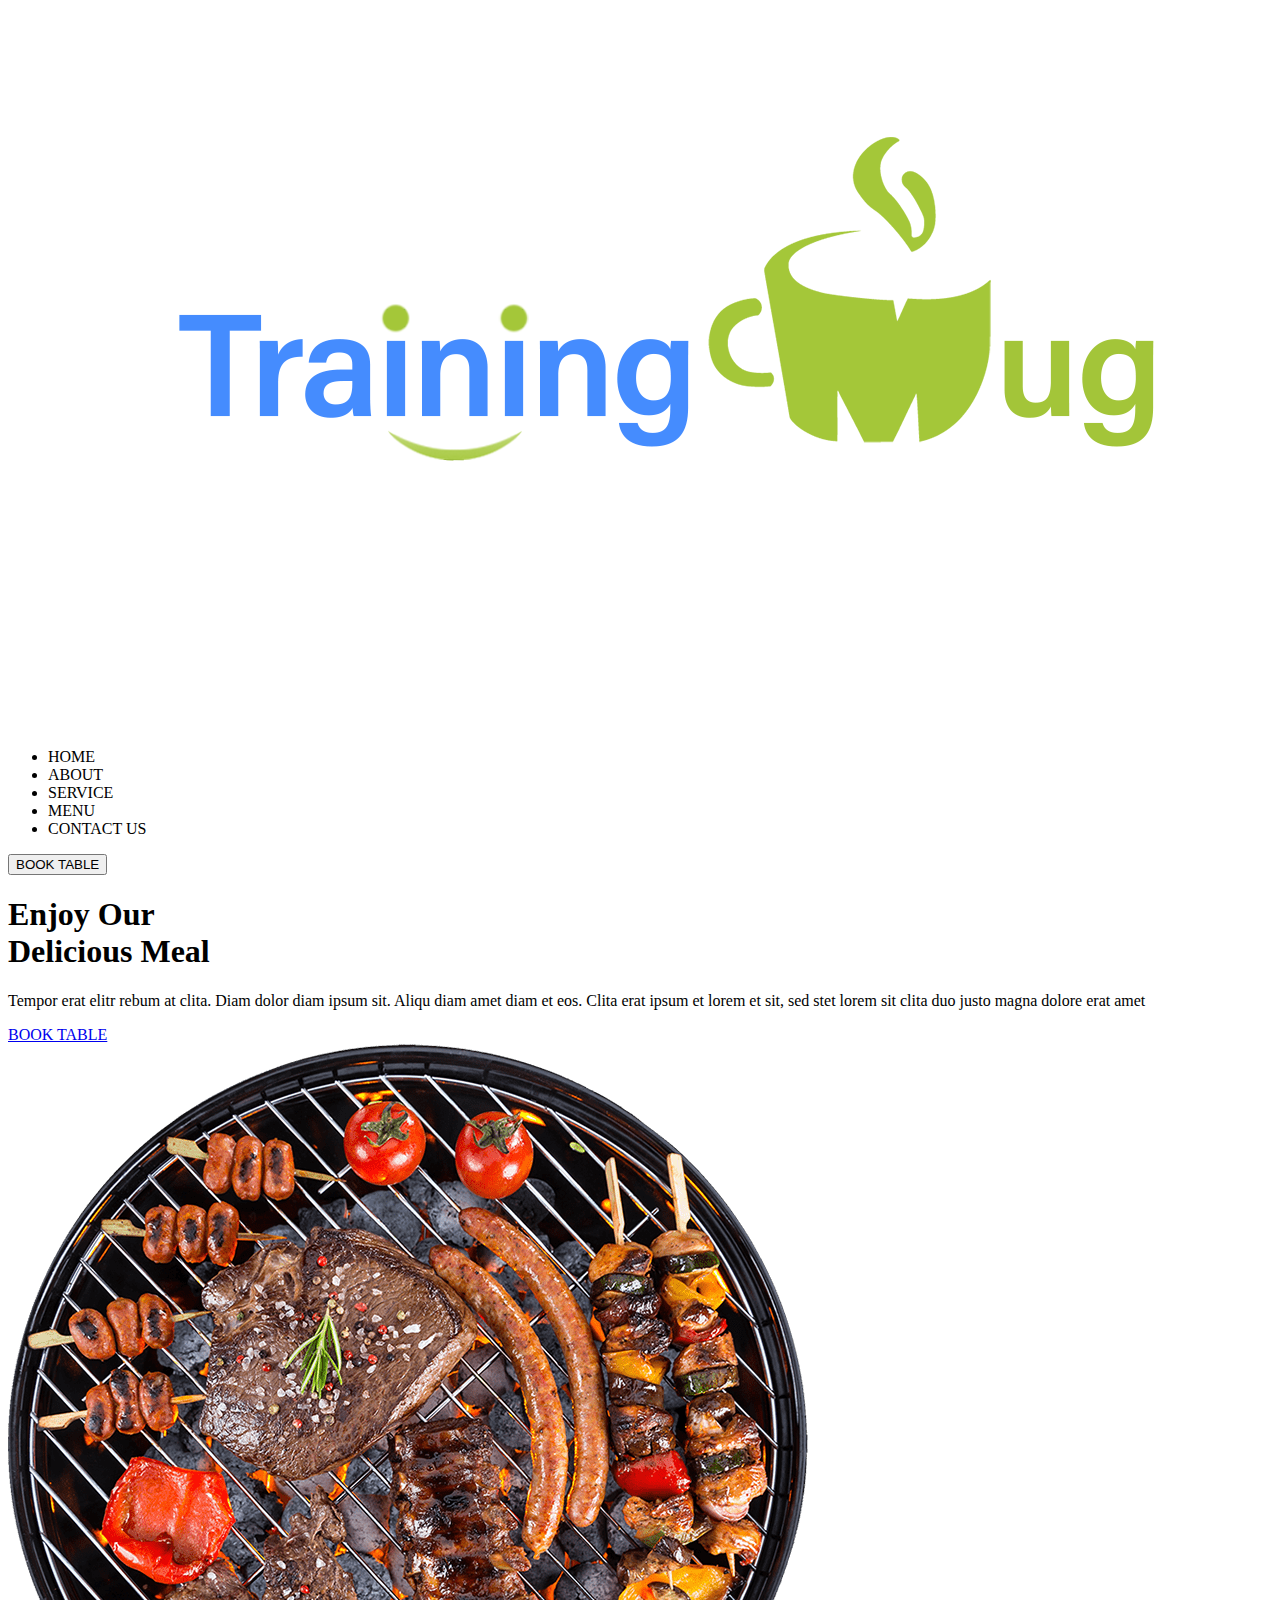
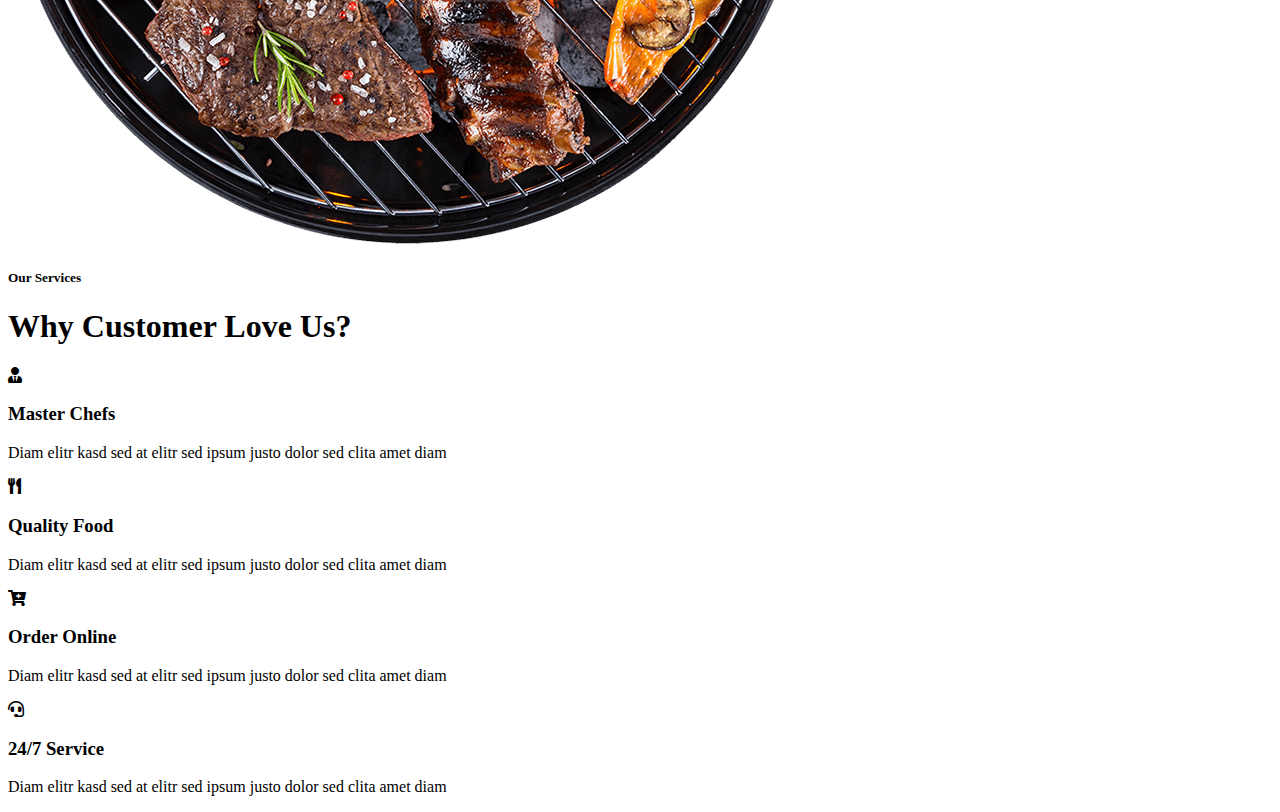
==== frontend-project/index.html @ e2aa9831 "updated and commited" ====
<!DOCTYPE html>
<html lang="en">

<head>
    <meta charset="UTF-8">
    <meta name="viewport" content="width=device-width, initial-scale=1.0">
    <link rel="shortcut icon" href="img/favicon.ico" type="image/x-icon">
    <link rel="stylesheet" href="css/style.css">
    <link
        href="https://fonts.googleapis.com/css2?family=Heebo:wght@400;500;600&family=Nunito:wght@600;700;800&family=Pacifico&display=swap"
        rel="stylesheet">

    <!-- Icon Font Stylesheet -->
    <link href="https://cdnjs.cloudflare.com/ajax/libs/font-awesome/5.10.0/css/all.min.css" rel="stylesheet">
    <link href="https://cdn.jsdelivr.net/npm/bootstrap-icons@1.4.1/font/bootstrap-icons.css" rel="stylesheet">
    <title>Restoran</title>

</head>

<body>
    <div class="container">
        <div class="container-mask">
            <header class="header-section">
                <img src="img/trainingmug-logo.png" alt="" srcset="" class="logo">
                <nav class="nav-bar">
                    <ul>
                        <li class="nav-link active">HOME</li>
                        <li class="nav-link">ABOUT</li>
                        <li class="nav-link">SERVICE</li>
                        <li class="nav-link">MENU</li>
                        <li class="nav-link">CONTACT US</li>
                    </ul>

                </nav>
                <button class="reserve-table-button">BOOK TABLE</button>
            </header>


            <!-- Hero Unit Starts here-->
            <section class="hero-unit-container">
                <section class="hero-unit-highlight-text-container">
                    <h1 class="hero-unit-text">Enjoy Our <br>Delicious Meal</h1>
                    <p class="hero-unit-text-description">Tempor erat elitr rebum at clita. Diam dolor diam ipsum sit.
                        Aliqu
                        diam amet diam et eos. Clita erat ipsum et lorem et
                        sit, sed stet lorem sit clita duo justo magna dolore erat amet</p>
                    <a href="http://" class="book-table-link">BOOK TABLE</a>
                </section>
                <section class="hero-unit-image-container">
                    <img src="img/hero.png" alt="" srcset="">
                </section>
            </section>
        </div>
    </div>

    <!-- Highlights Section-->
    <section class="why-choose-us">
        <h5 class="services-text">Our Services</h5>
        <h1 class="our-services-text">Why Customer Love Us?</h1>
    </section>

    <section class="highlights-section">
        <article class="highlight-card">
            <i class="fa fa-user-tie"></i>
            <h3 class="highlight-title">
                Master Chefs
            </h3>
            <p class="description">Diam elitr kasd sed at elitr sed ipsum justo dolor sed clita amet diam</p>
        </article>
        <article class="highlight-card">
            <i class="fa fa-utensils"></i>
            <h3 class="highlight-title">
                Quality Food
            </h3>
            <p class="description">Diam elitr kasd sed at elitr sed ipsum justo dolor sed clita amet diam</p>
        </article>
        <article class="highlight-card">
            <i class="fa fa-cart-plus"></i>
            <h3 class="highlight-title">
                Order Online
            </h3>
            <p class="description">Diam elitr kasd sed at elitr sed ipsum justo dolor sed clita amet diam</p>
        </article>
        <article class="highlight-card">
            <i class="fa fa-headset"></i>
            <h3 class="highlight-title">
                24/7 Service
            </h3>
            <p class="description">Diam elitr kasd sed at elitr sed ipsum justo dolor sed clita amet diam</p>
        </article>
    </section>

</body>

</html>
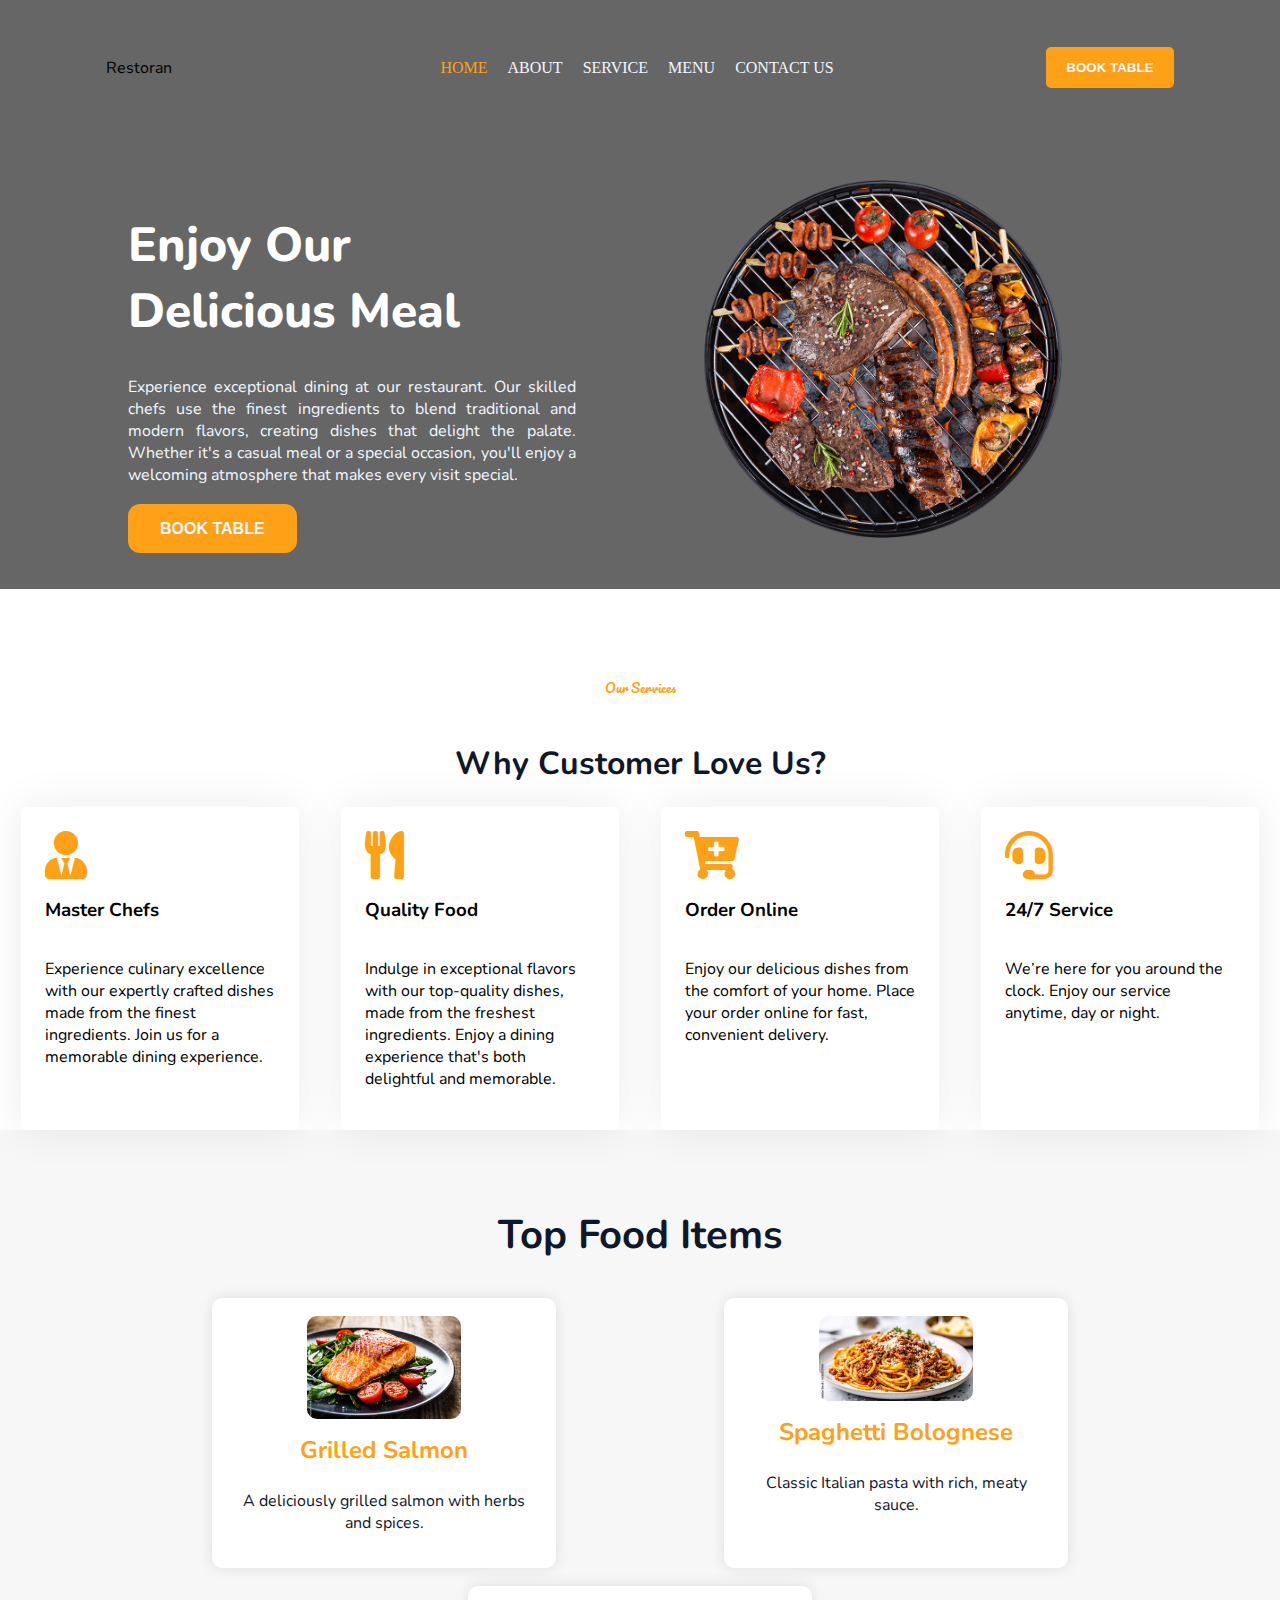
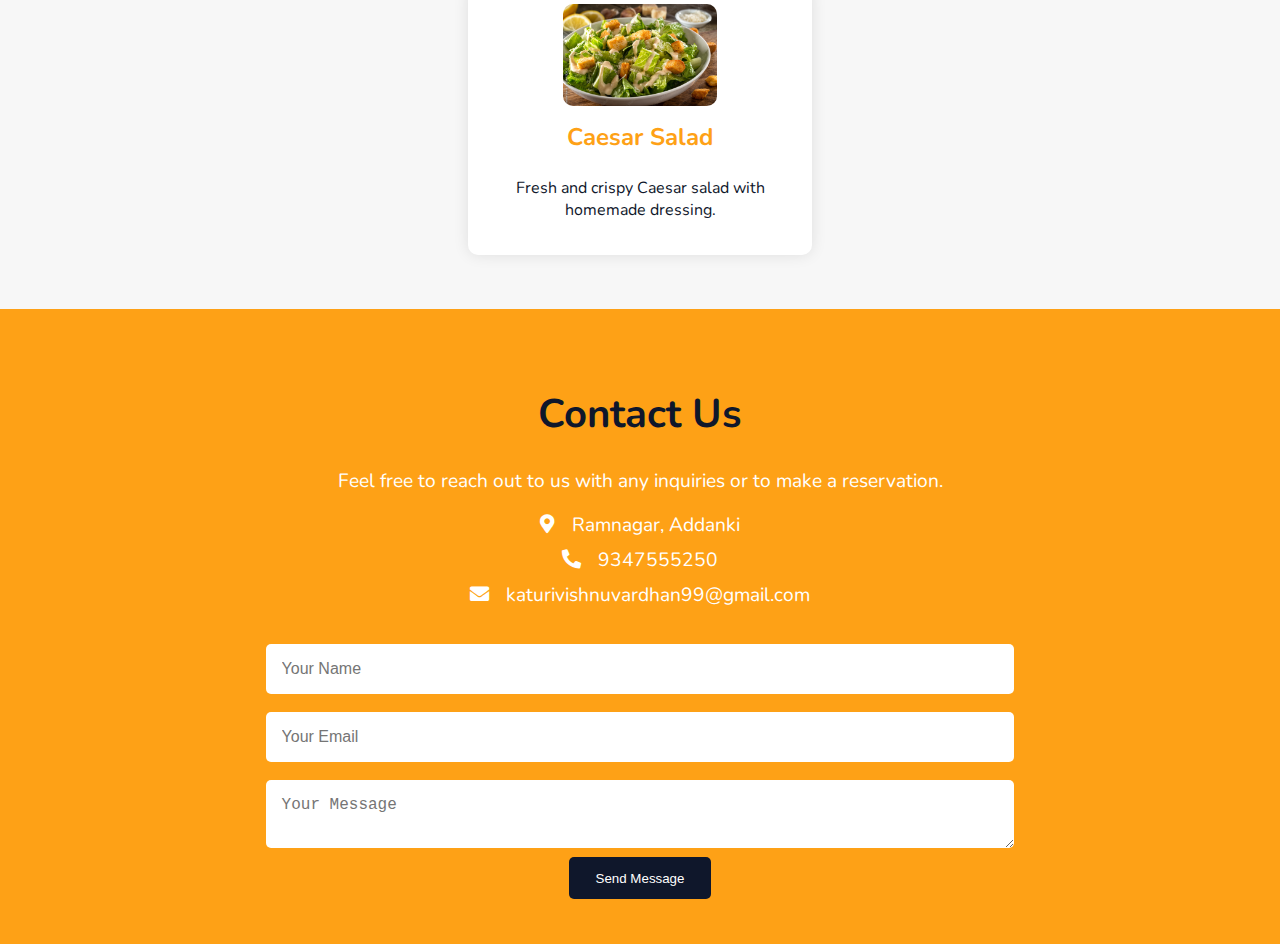
==== commit 5b5b45fc: "Update index.html" ====
--- a/frontend-project/index.html
+++ b/frontend-project/index.html
@@ -4,8 +4,8 @@
 <head>
     <meta charset="UTF-8">
     <meta name="viewport" content="width=device-width, initial-scale=1.0">
-    <link rel="shortcut icon" href="img/favicon.ico" type="image/x-icon">
-    <link rel="stylesheet" href="css/style.css">
+    <link rel="shortcut icon" href="img/imgdownload4.jpeg" type="image/x-icon">
+    <link rel="stylesheet" href="style.css">
     <link
         href="https://fonts.googleapis.com/css2?family=Heebo:wght@400;500;600&family=Nunito:wght@600;700;800&family=Pacifico&display=swap"
         rel="stylesheet">
@@ -21,7 +21,7 @@
     <div class="container">
         <div class="container-mask">
             <header class="header-section">
-                <img src="img/trainingmug-logo.png" alt="" srcset="" class="logo">
+                <div class="restoran-name">Restoran</div>
                 <nav class="nav-bar">
                     <ul>
                         <li class="nav-link active">HOME</li>
@@ -30,7 +30,6 @@
                         <li class="nav-link">MENU</li>
                         <li class="nav-link">CONTACT US</li>
                     </ul>
-
                 </nav>
                 <button class="reserve-table-button">BOOK TABLE</button>
             </header>
@@ -40,10 +39,7 @@
             <section class="hero-unit-container">
                 <section class="hero-unit-highlight-text-container">
                     <h1 class="hero-unit-text">Enjoy Our <br>Delicious Meal</h1>
-                    <p class="hero-unit-text-description">Tempor erat elitr rebum at clita. Diam dolor diam ipsum sit.
-                        Aliqu
-                        diam amet diam et eos. Clita erat ipsum et lorem et
-                        sit, sed stet lorem sit clita duo justo magna dolore erat amet</p>
+                    <p class="hero-unit-text-description">Experience exceptional dining at our restaurant. Our skilled chefs use the finest ingredients to blend traditional and modern flavors, creating dishes that delight the palate. Whether it's a casual meal or a special occasion, you'll enjoy a welcoming atmosphere that makes every visit special.</p>
                     <a href="http://" class="book-table-link">BOOK TABLE</a>
                 </section>
                 <section class="hero-unit-image-container">
@@ -65,31 +61,74 @@
             <h3 class="highlight-title">
                 Master Chefs
             </h3>
-            <p class="description">Diam elitr kasd sed at elitr sed ipsum justo dolor sed clita amet diam</p>
+            <p class="description">Experience culinary excellence with our expertly crafted dishes made from the finest ingredients. Join us for a memorable dining experience.</p>
         </article>
         <article class="highlight-card">
             <i class="fa fa-utensils"></i>
             <h3 class="highlight-title">
                 Quality Food
             </h3>
-            <p class="description">Diam elitr kasd sed at elitr sed ipsum justo dolor sed clita amet diam</p>
+            <p class="description">Indulge in exceptional flavors with our top-quality dishes, made from the freshest ingredients. Enjoy a dining experience that's both delightful and memorable.</p>
         </article>
         <article class="highlight-card">
             <i class="fa fa-cart-plus"></i>
             <h3 class="highlight-title">
                 Order Online
             </h3>
-            <p class="description">Diam elitr kasd sed at elitr sed ipsum justo dolor sed clita amet diam</p>
+            <p class="description">Enjoy our delicious dishes from the comfort of your home. Place your order online for fast, convenient delivery.
+
+            </p>
         </article>
         <article class="highlight-card">
             <i class="fa fa-headset"></i>
             <h3 class="highlight-title">
                 24/7 Service
             </h3>
-            <p class="description">Diam elitr kasd sed at elitr sed ipsum justo dolor sed clita amet diam</p>
+            <p class="description">We’re here for you around the clock. Enjoy our service anytime, day or night.
+
+            </p>
         </article>
+    </section>
+
+    <!--top food items section-->
+    <section class="top-food-items">
+        <h2 class="section-title">Top Food Items</h2>
+        <div class="food-items-container">
+            <div class="food-item">
+                <img src="img/imgdownload1.jpeg" alt="Food Item 1" class="food-image">
+                <h3 class="food-title">Grilled Salmon</h3>
+                <p class="food-description">A deliciously grilled salmon with herbs and spices.</p>
+            </div>
+            <div class="food-item">
+                <img src="img/imgdownload2.jpeg" alt="Food Item 2" class="food-image">
+                <h3 class="food-title">Spaghetti Bolognese</h3>
+                <p class="food-description">Classic Italian pasta with rich, meaty sauce.</p>
+            </div>
+            <div class="food-item">
+                <img src="img/imgdownload3.jpeg" alt="Food Item 3" class="food-image">
+                <h3 class="food-title">Caesar Salad</h3>
+                <p class="food-description">Fresh and crispy Caesar salad with homemade dressing.</p>
+            </div>
+        </div>
+    </section>
+
+    <!-- Contact Us Section -->
+    <section class="contact-us">
+        <h2 class="section-title">Contact Us</h2>
+        <p class="contact-description">Feel free to reach out to us with any inquiries or to make a reservation.</p>
+        <div class="contact-info">
+            <p><i class="fas fa-map-marker-alt"></i> Ramnagar, Addanki</p>
+            <p><i class="fas fa-phone-alt"></i> 9347555250</p>
+            <p><i class="fas fa-envelope"></i> katurivishnuvardhan99@gmail.com</p>
+        </div>
+        <form class="contact-form">
+            <input type="text" name="name" placeholder="Your Name" required>
+            <input type="email" name="email" placeholder="Your Email" required>
+            <textarea name="message" placeholder="Your Message" required></textarea>
+            <button type="submit">Send Message</button>
+        </form>
     </section>
 
 </body>
 
-</html>+</html>
--- a/frontend-project/style.css
+++ b/frontend-project/style.css
@@ -0,0 +1,437 @@
+body {
+    margin: 0;
+    font-family: 'Nunito', sans-serif;
+}
+
+h1 {
+    font-family: "Nunito", sans-serif !important;
+}
+
+.container {
+    background-image: url('../img/bg-hero.jpg');
+    background-position: center center;
+    background-repeat: no-repeat;
+    background-size: cover;
+}
+
+div.container-mask {
+    background-color: rgba(0, 0, 0, 0.6);
+}
+
+.header-section {
+    height: 15vh;
+    display: flex;
+    align-items: center;
+    flex-direction: row;
+    justify-content: space-around;
+}
+
+img.logo {
+    height: 12vh;
+    width: 12vw;
+}
+
+.nav-bar ul {
+    list-style-type: none;
+    font-weight: 600;
+    font-family: serif;
+}
+
+.nav-link.active {
+    color: #FEA116 !important;
+}
+
+.nav-link.active:hover {
+    color: #F1F8FF !important;
+    border-bottom: 2px solid #F1F8FF;
+    padding-bottom: 1em;
+}
+
+.nav-bar ul li.nav-link {
+    display: inline;
+    margin-left: 1em;
+    text-transform: capitalize;
+    color: #F1F8FF;
+    font-weight: 500;
+}
+
+.nav-bar ul li.nav-link:hover {
+    color: #FEA116;
+    border-bottom: 2px solid #FEA116;
+    padding-bottom: 1em;
+}
+
+button.reserve-table-button {
+    color: #F1F8FF;
+    width: 10vw;
+    font-weight: bold;
+    font-family: 'Arial', sans-serif; ;
+    background-color: #FEA116;
+    border: none;
+    border-radius: 5px;
+    padding: 1em;
+}
+
+button.reserve-table-button:hover {
+    color: #FEA116;
+    background-color: #F1F8FF;
+    font-weight: 500;
+}
+
+/*
+    hero-unit css starts here
+*/
+section.hero-unit-container {
+    display: flex;
+    flex-direction: row;
+    padding: 5vh 10vw;
+}
+
+.hero-unit-highlight-text-container {
+    width: 40vw;
+}
+
+.hero-unit-text {
+    font-size: 3rem;
+    color: #fff;
+    font-weight: 800;
+    font-family: "Nunito", sans-serif !important;
+}
+
+
+.hero-unit-text-description {
+    color: #F1F8FF;
+    text-align: justify;
+    margin-bottom: 2em;
+}
+
+.hero-unit-image-container {
+    width: 40vw;
+    margin-left: 10vw;
+}
+
+.hero-unit-image-container img {
+    width: 80%;
+}
+
+.hero-unit-image-container img {
+    animation: rotate 60s linear infinite;
+}
+
+@keyframes rotate {
+    from {
+        transform: rotate(0deg);
+    }
+
+    to {
+        transform: rotate(360deg);
+    }
+}
+
+a.book-table-link {
+    margin-top: 2em;
+    text-decoration: none;
+    border-radius: 12px; /* Rounded corners */
+    font-weight: bold; /* Font weight */
+    font-family: 'Arial', sans-serif; 
+    padding-left: 0%;
+    padding-right: 0%;
+    color: #F1F8FF;
+    background-color: #FEA116;
+    padding: 1em 2em;
+}
+
+a.book-table-link:hover {
+    color: #FEA116;
+    background-color: #F1F8FF;
+    font-weight: 600;
+}
+
+/*
+services css starts here
+*/
+section.why-choose-us {
+    margin-top: 5vw;
+    display: flex;
+    flex-direction: column;
+    align-items: center;
+    justify-content: center;
+}
+
+h5.services-text {
+    font-family: 'Pacifico', cursive;
+    color: #FEA116;
+    font-weight: 500;
+}
+
+h1.our-services-text {
+    color: #0F172B;
+}
+
+/*
+highlights section starts here
+*/
+section.highlights-section {
+    display: flex;
+    flex-direction: row;
+    width: 100%;
+    justify-content: space-around;
+}
+
+article.highlight-card {
+    width: 18vw;
+    background-color: #fff;
+    border-radius: 5px;
+    padding: 1.5em;
+    display: flex;
+    flex-direction: column;
+    align-items: left;
+    justify-content: flex-start;
+    box-shadow: 0 0 45px rgba(0, 0, 0, .08);
+}
+
+.highlight-card i {
+    font-size: 3em;
+    color: #FEA116;
+}
+
+
+
+
+article.highlight-card:hover {
+    background-color: #FEA116;
+    color: #fff !important;
+}
+
+.highlight-card i:hover {
+    color: #fff !important;
+}
+
+/* responsives styles starts here */
+
+/* Small devices (landscape phones, 576px and up) */
+@media (min-width: 320px) and (max-width: 575px) {
+
+    .header-section {
+        height: 20vh;
+    }
+
+
+    img.logo {
+        height: 10vh;
+        width: 30vw;
+    }
+
+    .nav-bar {
+        width: 35vw;
+    }
+
+    .nav-bar ul {
+        margin: 0;
+        padding: 0;
+    }
+
+    .nav-bar ul li.nav-link {
+        display: block;
+        font-size: 10px;
+        font-weight: 800;
+    }
+
+    .nav-bar ul li.nav-link:hover {
+        border-bottom: none;
+        padding-bottom: 0em;
+    }
+
+    button.reserve-table-button {
+        width: 35vw;
+    }
+
+    section.hero-unit-container {
+        flex-direction: column-reverse;
+        align-items: center;
+        margin-top: 1em;
+    }
+
+    .hero-unit-highlight-text-container {
+        width: 80vw;
+    }
+
+    .hero-unit-text {
+        font-size: 1rem;
+    }
+
+    .hero-unit-image-container {
+        width: 80vw;
+        margin-left: 0;
+    }
+
+    .hero-unit-image-container img {
+        width: 90%;
+    }
+
+    section.highlights-section {
+        flex-direction: column;
+        align-items: center;
+    }
+
+    article.highlight-card {
+        width: 80vw;
+        margin-bottom: 1em;
+    }
+}
+
+/* Medium devices (tablets, 768px and up) */
+@media (min-width: 576px) and (max-width: 768px) {
+    img.logo {
+        height: 12vh;
+        width: 15vw;
+    }
+
+    button.reserve-table-button {
+        width: 15vw;
+    }
+
+    .hero-unit-text {
+        font-size: 2rem;
+    }
+
+    .hero-unit-image-container img {
+        width: 100%;
+    }
+
+    section.why-choose-us {
+        margin-top: 0;
+    }
+
+    h1.our-services-text {
+        margin-top: 0;
+    }
+
+    article.highlight-card {
+        width: 15vw;
+    }
+}
+
+
+/* Large devices (desktops, 992px and up) */
+@media (min-width: 992px) {}
+
+/* Extra large devices (large desktops, 1200px and up) */
+@media (min-width: 1200px) {}
+
+
+/* Existing CSS */
+
+/* Top Food Items Section */
+.top-food-items {
+    background-color: #f7f7f7;
+    padding: 5vh 10vw;
+}
+
+.section-title {
+    text-align: center;
+    font-size: 2.5rem;
+    color: #0F172B;
+    margin-bottom: 3vh;
+}
+
+.food-items-container {
+    display: flex;
+    justify-content: space-around;
+    flex-wrap: wrap;
+}
+
+.food-item {
+    background-color: #fff;
+    border-radius: 10px;
+    box-shadow: 0 0 15px rgba(0, 0, 0, 0.1);
+    padding: 2vh;
+    margin: 1vh;
+    width: 30%;
+    text-align: center;
+}
+
+.food-image {
+    width: 50%;
+    border-radius: 10px;
+}
+
+.food-title {
+    font-size: 1.5rem;
+    color: #FEA116;
+    margin-top: 1vh;
+}
+
+.food-description {
+    color: #0F172B;
+    margin-top: 1vh;
+}
+
+/* Contact Us Section */
+.contact-us {
+    background-color: #FEA116;
+    color: #fff;
+    padding: 5vh 10vw;
+    text-align: center;
+}
+
+.contact-description {
+    margin-bottom: 2vh;
+    font-size: 1.2rem;
+}
+
+.contact-info {
+    margin-bottom: 3vh;
+}
+
+.contact-info p {
+    font-size: 1.2rem;
+    margin: 1vh 0;
+}
+
+.contact-info i {
+    margin-right: 1vw;
+}
+
+.contact-form {
+    display: flex;
+    flex-direction: column;
+    align-items: center;
+}
+
+.contact-form input, 
+.contact-form textarea {
+    width: 70%;
+    padding: 1em;
+    margin: 1vh 0;
+    border: none;
+    border-radius: 5px;
+    font-size: 1rem;
+}
+
+.contact-form button {
+    background-color: #0F172B;
+    color: #fff;
+    padding: 1em 2em;
+    border: none;
+    border-radius: 5px;
+    cursor: pointer;
+}
+
+.contact-form button:hover {
+    background-color: #fff;
+    color: #0F172B;
+    font-weight: 600;
+}
+
+/* Responsive Styles */
+@media (max-width: 768px) {
+    .food-item {
+        width: 90%;
+        margin-bottom: 3vh;
+    }
+    .contact-form input, 
+    .contact-form textarea {
+        width: 90%;
+    }
+}
